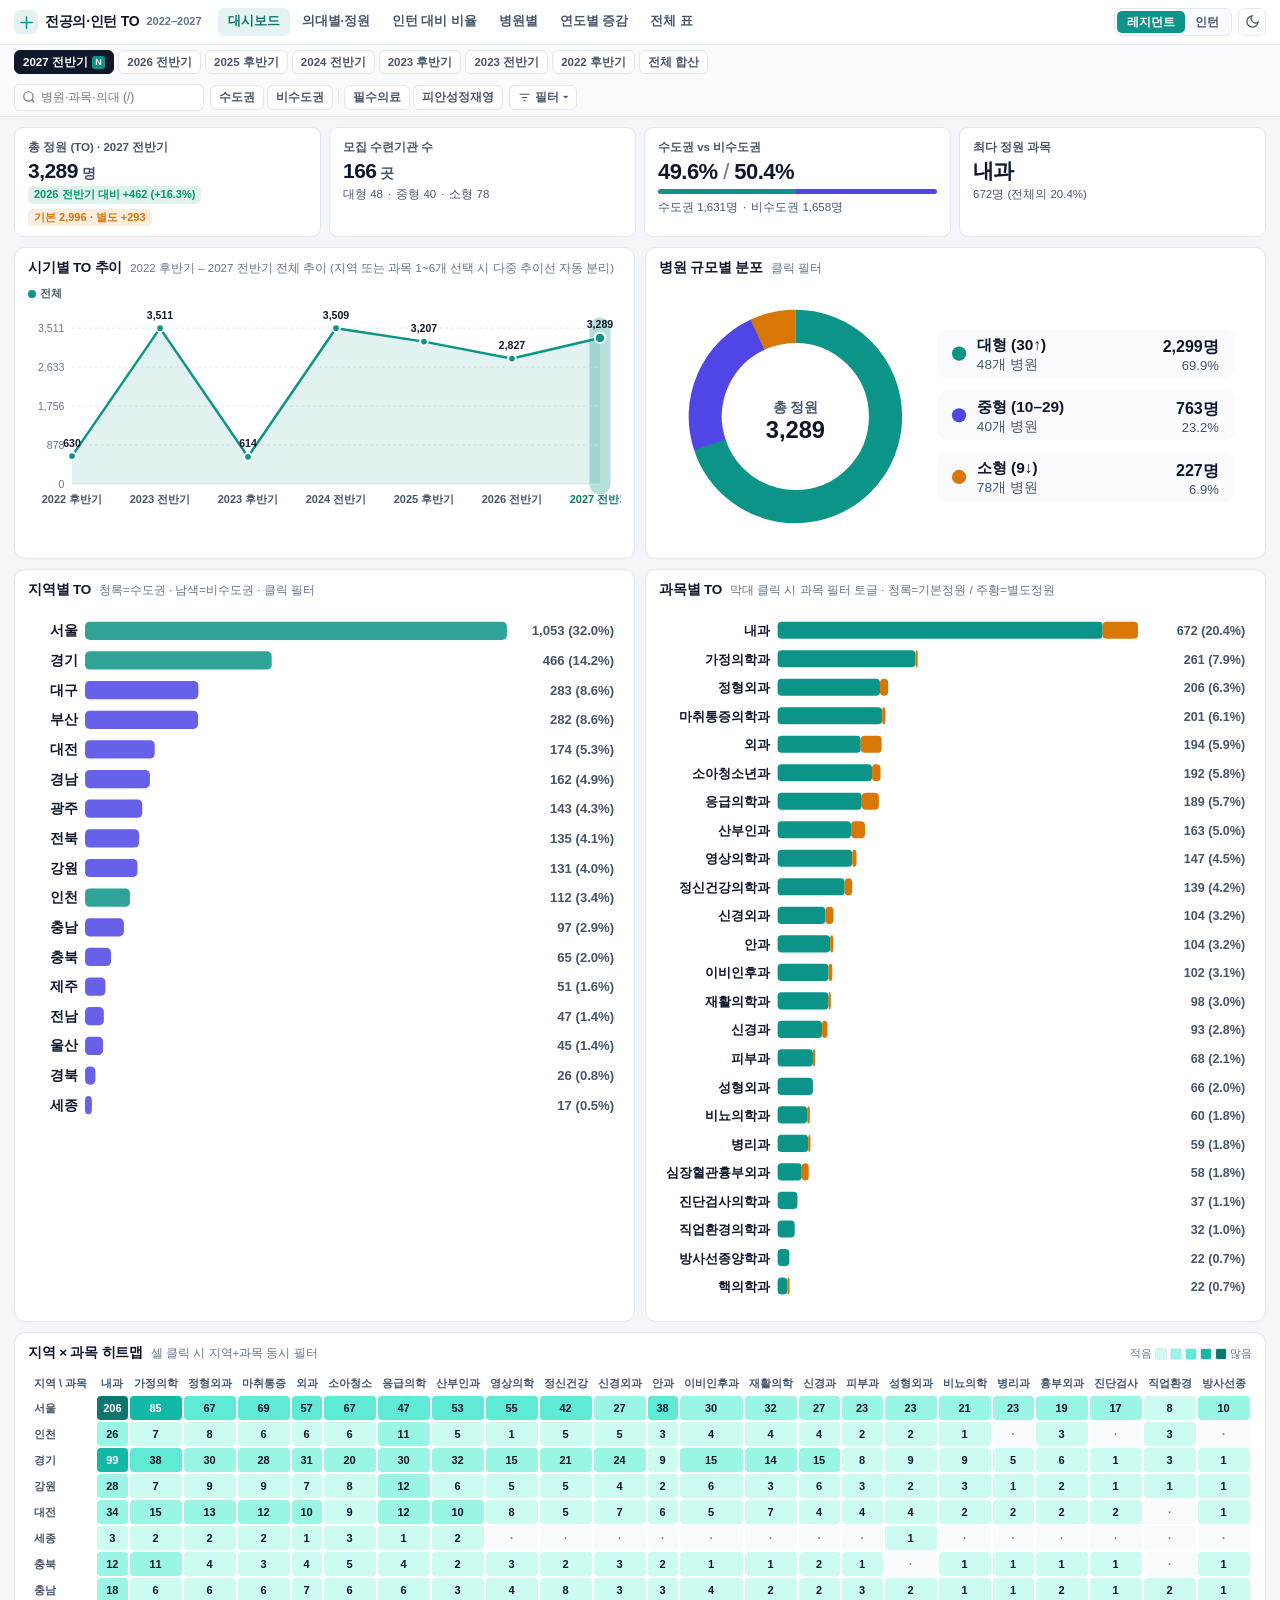
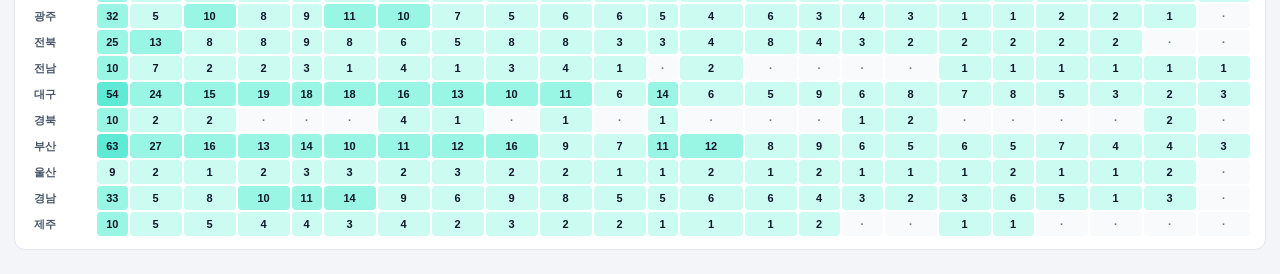
==== web/index.html @ ab185c9d "Initial commit: 전공의·인턴 TO 대시보드 (2022–2027)" ====
<!doctype html>
<html lang="ko">
<head>
  <meta charset="utf-8">
  <meta name="viewport" content="width=device-width, initial-scale=1">
  <meta name="color-scheme" content="light dark">
  <script>
    try {
      document.querySelector('meta[name="color-scheme"]').content =
        localStorage.getItem("color-scheme") ?? "light dark";
    } catch (e) {}
  </script>
  <title>전공의·인턴 TO 탐색기 (2022–2027)</title>
  <link rel="stylesheet" href="./styles.css">
</head>
<body>
  <div class="app-shell">
    <!-- Compact Unified Sticky Header -->
    <header class="topbar">
      <div class="topbar-row topbar-row--main">
        <div class="topbar-left">
          <div class="brand">
            <span class="brand-mark" aria-hidden="true">
              <svg viewBox="0 0 24 24" width="15" height="15" fill="none" stroke="currentColor" stroke-width="2.4" stroke-linecap="round" stroke-linejoin="round">
                <path d="M12 3v18M3 12h18"/>
              </svg>
            </span>
            <h1 class="brand-title">전공의·인턴 TO</h1>
            <span class="brand-range" id="dataRangeLabel">2022–2027</span>
          </div>

          <nav class="nav-tabs" role="tablist" aria-label="분석 화면">
            <button type="button" class="nav-tab is-active" role="tab" aria-selected="true" data-tab="overview">대시보드</button>
            <button type="button" class="nav-tab" role="tab" aria-selected="false" data-tab="schools">의대별·정원</button>
            <button type="button" class="nav-tab" role="tab" aria-selected="false" data-tab="ratio">인턴 대비 비율</button>
            <button type="button" class="nav-tab" role="tab" aria-selected="false" data-tab="hospitals">병원별</button>
            <button type="button" class="nav-tab" role="tab" aria-selected="false" data-tab="diff">연도별 증감</button>
            <button type="button" class="nav-tab" role="tab" aria-selected="false" data-tab="table">전체 표</button>
          </nav>
        </div>

        <div class="topbar-actions">
          <div class="segmented" role="group" aria-label="직역 구분">
            <button type="button" class="seg-btn is-active" data-type-switch="resident" aria-pressed="true">레지던트</button>
            <button type="button" class="seg-btn" data-type-switch="intern" aria-pressed="false">인턴</button>
          </div>

          <!-- Two-state Theme Toggle (modern-web-guidance: dark-mode-toggle) -->
          <button type="button" id="themeToggle" class="icon-btn theme-toggle" title="테마 전환">
            <span class="theme-opt theme-opt--to-dark">
              <svg viewBox="0 0 24 24" width="15" height="15" fill="none" stroke="currentColor" stroke-width="2" aria-hidden="true">
                <path d="M21 12.79A9 9 0 1 1 11.21 3 7 7 0 0 0 21 12.79z"/>
              </svg>
              <span class="sr-only">다크 모드로 전환</span>
            </span>
            <span class="theme-opt theme-opt--to-light">
              <svg viewBox="0 0 24 24" width="15" height="15" fill="none" stroke="currentColor" stroke-width="2" aria-hidden="true">
                <circle cx="12" cy="12" r="5"/>
                <path d="M12 1v2M12 21v2M4.22 4.22l1.42 1.42M18.36 18.36l1.42 1.42M1 12h2M21 12h2M4.22 19.78l1.42-1.42M18.36 5.64l1.42-1.42"/>
              </svg>
              <span class="sr-only">라이트 모드로 전환</span>
            </span>
          </button>
        </div>
      </div>

      <!-- Integrated Compact Control Strip: Term + Search + Presets + Filter Drawer -->
      <div class="topbar-row topbar-row--controls">
        <div class="term-pills" id="termPills" role="group" aria-label="모집 시기 선택"></div>

        <div class="controls-right">
          <div class="search-box">
            <svg class="search-icon" viewBox="0 0 24 24" width="14" height="14" fill="none" stroke="currentColor" stroke-width="2" aria-hidden="true">
              <circle cx="11" cy="11" r="8"/><path d="m21 21-4.3-4.3"/>
            </svg>
            <input type="search" id="searchInput" placeholder="병원·과목·의대 (/)" autocomplete="off" aria-label="병원명, 과목, 의대명 검색">
            <button type="button" id="searchClear" class="search-clear" hidden aria-label="검색어 지우기">×</button>
          </div>

          <div class="quick-presets" aria-label="빠른 필터">
            <button type="button" class="pill" data-region-preset="metro">수도권</button>
            <button type="button" class="pill" data-region-preset="nonmetro">비수도권</button>
            <span class="preset-sep" aria-hidden="true"></span>
            <button type="button" class="pill" data-dept-preset="essential">필수의료</button>
            <button type="button" class="pill" data-dept-preset="popular">피안성정재영</button>
          </div>

          <button type="button" id="toggleFilterDrawer" class="pill filter-drawer-btn" aria-expanded="false" aria-controls="filterDrawer">
            <svg viewBox="0 0 24 24" width="13" height="13" fill="none" stroke="currentColor" stroke-width="2.2" aria-hidden="true">
              <path d="M3 6h18M7 12h10M10 18h4"/>
            </svg>
            <span>필터</span>
            <span class="filter-badge" id="filterCountBadge" hidden>0</span>
            <span class="drawer-caret" aria-hidden="true">▾</span>
          </button>
          <button type="button" id="resetFiltersBtn" class="btn-ghost" hidden>초기화</button>
        </div>
      </div>

      <!-- Collapsible Filter Drawer (drops cleanly under header) -->
      <div class="filter-drawer" id="filterDrawer" hidden>
        <div class="filter-drawer-inner">
          <div class="drawer-row drawer-row--meta">
            <div class="filter-group">
              <span class="filter-label">규모</span>
              <div class="pill-group" id="sizePills" role="group" aria-label="병원 규모 필터">
                <button type="button" class="pill is-active" data-size="all">전체</button>
                <button type="button" class="pill" data-size="large">대형 30↑</button>
                <button type="button" class="pill" data-size="medium">중형 10–29</button>
                <button type="button" class="pill" data-size="small">소형 9↓</button>
              </div>
            </div>
            <div class="filter-toggles">
              <label class="toggle-chip"><input type="checkbox" id="hideZeroToggle" checked><span>TO 0 제외</span></label>
              <label class="toggle-chip" id="extraOnlyWrap"><input type="checkbox" id="extraOnlyToggle"><span>별도정원만</span></label>
              <label class="toggle-chip" id="newOnlyWrap"><input type="checkbox" id="newOnlyToggle"><span>2027 신규만</span></label>
            </div>
          </div>

          <div class="drawer-row">
            <div class="chip-row-head">
              <span class="filter-label">지역</span>
              <button type="button" class="preset-btn" data-region-preset="clear">해제</button>
            </div>
            <div class="chip-scroll" id="regionChips" role="group" aria-label="지역 필터"></div>
          </div>

          <div class="drawer-row" id="deptFilterRow">
            <div class="chip-row-head">
              <span class="filter-label">과목</span>
              <button type="button" class="preset-btn" data-dept-preset="clear">해제</button>
            </div>
            <div class="chip-scroll" id="deptChips" role="group" aria-label="과목 필터"></div>
          </div>
        </div>
      </div>

      <!-- Active Filter Tags (only visible when filters are active) -->
      <div class="active-bar" id="activeBar" hidden>
        <div class="active-bar-inner">
          <span class="active-bar-label">필터:</span>
          <div class="active-tags" id="activeTags"></div>
        </div>
      </div>
    </header>

    <!-- Main Dense Workspace -->
    <main class="main-wrap">
      <!-- KPI Strip (Overview / Hospitals / Table) -->
      <section class="kpi-grid" id="kpiGrid" aria-label="핵심 지표"></section>

      <!-- TAB 1: Overview Dashboard -->
      <section class="tab-panel is-active" id="panel-overview" role="tabpanel">
        <div class="chart-grid chart-grid--overview">
          <article class="card card--trend">
            <header class="card-head">
              <div class="card-head-inline">
                <h2 class="card-title">시기별 TO 추이</h2>
                <span class="card-sub" id="trendSub">지역·과목 1~6개 선택 시 다중 추이선</span>
              </div>
              <div class="card-legend" id="trendLegend"></div>
            </header>
            <div class="chart-box" id="chartTrend"></div>
          </article>

          <article class="card card--scale">
            <header class="card-head">
              <div class="card-head-inline">
                <h2 class="card-title">병원 규모별 분포</h2>
                <span class="card-sub">클릭 필터</span>
              </div>
            </header>
            <div class="chart-box" id="chartScale"></div>
          </article>

          <article class="card">
            <header class="card-head">
              <div class="card-head-inline">
                <h2 class="card-title">지역별 TO</h2>
                <span class="card-sub">청록=수도권 · 남색=비수도권 · 클릭 필터</span>
              </div>
            </header>
            <div class="chart-box" id="chartRegion"></div>
          </article>

          <article class="card" id="cardDeptChart">
            <header class="card-head">
              <div class="card-head-inline">
                <h2 class="card-title" id="deptChartTitle">과목별 TO</h2>
                <span class="card-sub" id="deptChartSub">클릭 시 과목 필터</span>
              </div>
            </header>
            <div class="chart-box" id="chartDept"></div>
          </article>

          <article class="card card--full" id="cardHeatmap">
            <header class="card-head">
              <div class="card-head-inline">
                <h2 class="card-title">지역 × 과목 히트맵</h2>
                <span class="card-sub">셀 클릭 시 지역+과목 동시 필터</span>
              </div>
              <div class="heatmap-scale" aria-hidden="true">
                <span>적음</span>
                <span class="hm-swatch hm-1"></span>
                <span class="hm-swatch hm-2"></span>
                <span class="hm-swatch hm-3"></span>
                <span class="hm-swatch hm-4"></span>
                <span class="hm-swatch hm-5"></span>
                <span>많음</span>
              </div>
            </header>
            <div class="heatmap-scroll" id="chartHeatmap"></div>
          </article>
        </div>
      </section>

      <!-- TAB 2: Medical Schools vs University Quota -->
      <section class="tab-panel" id="panel-schools" role="tabpanel" hidden>
        <div class="inline-toolbar">
          <div class="inline-toolbar-left">
            <span class="badge badge--large" id="schoolScopeBadge">2027 전반기 · 전체 레지던트</span>
            <div class="pill-group" id="schoolKindPills" role="group" aria-label="설립 유형">
              <button type="button" class="pill is-active" data-school-kind="all">전체 40개교</button>
              <button type="button" class="pill" data-school-kind="국립">국립 10</button>
              <button type="button" class="pill" data-school-kind="사립">사립 30</button>
            </div>
            <label class="select-wrap">
              <span>비교 기준</span>
              <select id="schoolFromTerm"></select>
            </label>
          </div>
          <div class="inline-toolbar-right">
            <span class="toolbar-hint">기존 의대 정원 3,058명 기준 · 상단 과목 필터 연동</span>
            <button type="button" id="exportSchoolCsvBtn" class="btn-primary btn-sm">CSV</button>
          </div>
        </div>

        <div class="kpi-grid kpi-grid--compact" id="schoolKpiGrid"></div>

        <div class="chart-grid chart-grid--2">
          <article class="card">
            <header class="card-head">
              <div class="card-head-inline">
                <h2 class="card-title" id="schoolBarTitle">의대 정원 대비 TO 비율 (%)</h2>
                <span class="card-sub">청록=사립 · 남색=국립 · 클릭 시 상세</span>
              </div>
            </header>
            <div class="chart-box" id="chartSchoolBar"></div>
          </article>

          <article class="card">
            <header class="card-head">
              <div class="card-head-inline">
                <h2 class="card-title" id="schoolScatterTitle">의대 정원 × 부속병원 TO</h2>
                <span class="card-sub">등비율선 위쪽일수록 자교 TO 여유</span>
              </div>
            </header>
            <div class="chart-box" id="chartSchoolScatter"></div>
          </article>

          <article class="card card--full table-card">
            <header class="card-head table-head-bar">
              <div class="card-head-inline">
                <h2 class="card-title" id="schoolTableTitle">40개 의과대학 정원 vs 부속·협력병원 TO</h2>
                <span class="card-sub" id="schoolTableSub">의대명 클릭 시 병원별 기여도·과목별 비율 상세</span>
              </div>
            </header>
            <div class="table-scroll" role="region" aria-labelledby="schoolTableTitle" tabindex="0">
              <table id="school-table" class="data-table">
                <caption class="sr-only">전국 40개 의과대학 정원 대비 부속·협력병원 레지던트 및 인턴 TO 비교 표</caption>
                <thead>
                  <tr>
                    <th scope="col" data-type="text"><button type="button" commandfor="school-table" command="--sort">의과대학<span class="sort-icon" aria-hidden="true"></span></button></th>
                    <th scope="col" data-type="text"><button type="button" commandfor="school-table" command="--sort">구분<span class="sort-icon" aria-hidden="true"></span></button></th>
                    <th scope="col" data-type="number" class="num-col"><button type="button" commandfor="school-table" command="--sort">의대 정원<span class="sort-icon" aria-hidden="true"></span></button></th>
                    <th scope="col" data-type="number" class="num-col"><button type="button" commandfor="school-table" command="--sort">부속 인턴<span class="sort-icon" aria-hidden="true"></span></button></th>
                    <th scope="col" data-type="number" class="num-col"><button type="button" commandfor="school-table" command="--sort">부속 과목 TO<span class="sort-icon" aria-hidden="true"></span></button></th>
                    <th scope="col" data-type="number" class="num-col" aria-sort="descending"><button type="button" commandfor="school-table" command="--sort">정원 대비<span class="sort-icon" aria-hidden="true"></span></button></th>
                    <th scope="col" data-type="number" class="num-col"><button type="button" commandfor="school-table" command="--sort">기준 대비(%p)<span class="sort-icon" aria-hidden="true"></span></button></th>
                    <th scope="col">소속 수련병원</th>
                    <th scope="col">추이 (23–27)</th>
                  </tr>
                </thead>
                <tbody id="schoolTableBody"></tbody>
              </table>
            </div>
            <div id="schoolSortStatus" class="sr-only" role="status"></div>
          </article>
        </div>
      </section>

      <!-- TAB 3: Intern-to-Specialty Ratio -->
      <section class="tab-panel" id="panel-ratio" role="tabpanel" hidden>
        <div class="inline-toolbar">
          <div class="inline-toolbar-left">
            <span class="badge badge--large" id="ratioScopeBadge">2027 전반기 · 전체 레지던트</span>
            <label class="select-wrap">
              <span>비교 기준</span>
              <select id="ratioFromTerm"></select>
            </label>
            <label class="select-wrap">
              <span>최소 인턴</span>
              <select id="ratioMinIntern">
                <option value="1">1명↑</option>
                <option value="10" selected>10명↑</option>
                <option value="20">20명↑</option>
                <option value="30">30명↑</option>
              </select>
            </label>
            <label class="toggle-chip">
              <input type="checkbox" id="ratioHideZeroDept" checked>
              <span>과목 TO 0 제외</span>
            </label>
          </div>
          <div class="inline-toolbar-right">
            <span class="toolbar-hint">비율 = 과목 TO ÷ 인턴 TO × 100 · 상단 시기·과목 연동</span>
            <button type="button" id="exportRatioCsvBtn" class="btn-primary btn-sm">CSV</button>
          </div>
        </div>

        <div class="kpi-grid kpi-grid--compact" id="ratioKpiGrid"></div>

        <div class="chart-grid chart-grid--2">
          <article class="card">
            <header class="card-head">
              <div class="card-head-inline">
                <h2 class="card-title" id="ratioBarTitle">병원별 인턴 대비 비율 TOP 20</h2>
                <span class="card-sub">막대=현재 · 점=비교 기준 · 클릭 시 상세</span>
              </div>
            </header>
            <div class="chart-box" id="chartRatioBar"></div>
          </article>

          <article class="card">
            <header class="card-head">
              <div class="card-head-inline">
                <h2 class="card-title" id="ratioScatterTitle">인턴 TO × 과목 TO 분포</h2>
                <span class="card-sub">등비율선 위쪽일수록 인턴 대비 비율 높음</span>
              </div>
            </header>
            <div class="chart-box" id="chartRatioScatter"></div>
          </article>

          <article class="card card--full table-card">
            <header class="card-head table-head-bar">
              <div class="card-head-inline">
                <h2 class="card-title" id="ratioTableTitle">병원별 인턴 대비 과목 비율 & 연도별 변화</h2>
                <span class="card-sub" id="ratioTableSub">총 0개 기관</span>
              </div>
            </header>
            <div class="table-scroll" role="region" aria-labelledby="ratioTableTitle" tabindex="0">
              <table id="ratio-table" class="data-table">
                <caption class="sr-only">병원별 인턴 TO 대비 특정 과목 비율 및 연도별 변화율 표</caption>
                <thead>
                  <tr>
                    <th scope="col" data-type="text"><button type="button" commandfor="ratio-table" command="--sort">지역<span class="sort-icon" aria-hidden="true"></span></button></th>
                    <th scope="col" data-type="text"><button type="button" commandfor="ratio-table" command="--sort">병원명<span class="sort-icon" aria-hidden="true"></span></button></th>
                    <th scope="col" data-type="number" class="num-col"><button type="button" commandfor="ratio-table" command="--sort">인턴 TO<span class="sort-icon" aria-hidden="true"></span></button></th>
                    <th scope="col" data-type="number" class="num-col"><button type="button" commandfor="ratio-table" command="--sort">과목 TO<span class="sort-icon" aria-hidden="true"></span></button></th>
                    <th scope="col" data-type="number" class="num-col" aria-sort="descending"><button type="button" commandfor="ratio-table" command="--sort">현재 비율<span class="sort-icon" aria-hidden="true"></span></button></th>
                    <th scope="col" data-type="number" class="num-col"><button type="button" commandfor="ratio-table" command="--sort">기준 비율<span class="sort-icon" aria-hidden="true"></span></button></th>
                    <th scope="col" data-type="number" class="num-col"><button type="button" commandfor="ratio-table" command="--sort">변화폭(%p)<span class="sort-icon" aria-hidden="true"></span></button></th>
                    <th scope="col" data-type="number" class="num-col"><button type="button" commandfor="ratio-table" command="--sort">변화율(%)<span class="sort-icon" aria-hidden="true"></span></button></th>
                    <th scope="col">추이 (23–27)</th>
                  </tr>
                </thead>
                <tbody id="ratioTableBody"></tbody>
              </table>
            </div>
            <div id="ratioSortStatus" class="sr-only" role="status"></div>
          </article>
        </div>
      </section>

      <!-- TAB 4: Hospital Explorer -->
      <section class="tab-panel" id="panel-hospitals" role="tabpanel" hidden>
        <div class="inline-toolbar">
          <div class="inline-toolbar-left">
            <h2 class="section-heading" id="hospitalCountHeading">병원 순위</h2>
            <span class="toolbar-hint">클릭 시 추이·상세 · 체크박스로 최대 4개 비교</span>
          </div>
          <div class="inline-toolbar-right">
            <label class="select-wrap">
              <span>정렬</span>
              <select id="hospitalSort">
                <option value="to_desc">TO 많은 순</option>
                <option value="to_asc">TO 적은 순</option>
                <option value="delta_desc">전반기 대비 증가 순</option>
                <option value="depts_desc">개설 과목 많은 순</option>
                <option value="name_asc">병원명 가나다 순</option>
              </select>
            </label>
            <button type="button" id="openCompareBtn" class="btn-primary btn-sm" disabled>비교 (<span id="compareCount">0</span>/4)</button>
          </div>
        </div>
        <div class="hospital-grid" id="hospitalGrid"></div>
      </section>

      <!-- TAB 5: YoY Diff & 2027 Analysis -->
      <section class="tab-panel" id="panel-diff" role="tabpanel" hidden>
        <div class="inline-toolbar">
          <div class="inline-toolbar-left">
            <label class="select-wrap"><span>기준</span><select id="diffFrom"></select></label>
            <span class="diff-arrow" aria-hidden="true">→</span>
            <label class="select-wrap"><span>비교</span><select id="diffTo"></select></label>
          </div>
          <div class="inline-toolbar-right">
            <span class="toolbar-hint">2027 PDF는 가톨릭·고려대 산하 병원이 개별 분리 공시</span>
          </div>
        </div>

        <div class="kpi-grid kpi-grid--compact" id="diffKpiGrid"></div>

        <div class="chart-grid chart-grid--2">
          <article class="card">
            <header class="card-head">
              <div class="card-head-inline">
                <h2 class="card-title">지역별 증감</h2>
                <span class="card-sub">순증감 (명)</span>
              </div>
            </header>
            <div class="chart-box" id="chartDiffRegion"></div>
          </article>

          <article class="card" id="cardDiffDept">
            <header class="card-head">
              <div class="card-head-inline">
                <h2 class="card-title">과목별 증감</h2>
                <span class="card-sub">순증감 (명)</span>
              </div>
            </header>
            <div class="chart-box" id="chartDiffDept"></div>
          </article>

          <article class="card card--full">
            <header class="card-head">
              <div class="card-head-inline">
                <h2 class="card-title">2027 정원 특이사항</h2>
                <span class="card-sub">별도정원(b) · 감원(c) · 2027년 신규</span>
              </div>
            </header>
            <div class="special-2027-grid" id="special2027Grid"></div>
          </article>
        </div>
      </section>

      <!-- TAB 6: Full Sortable Data Table -->
      <section class="tab-panel" id="panel-table" role="tabpanel" hidden>
        <div class="card table-card">
          <header class="card-head table-head-bar">
            <div class="card-head-inline">
              <h2 class="card-title" id="tableCaptionTitle">전체 데이터 표</h2>
              <span class="card-sub" id="tableCountSub">총 0건</span>
            </div>
            <div class="table-actions">
              <button type="button" id="exportCsvBtn" class="btn-primary btn-sm">CSV 내려받기</button>
            </div>
          </header>

          <div class="table-scroll" role="region" aria-labelledby="tableCaptionTitle" tabindex="0">
            <table id="data-table" class="data-table">
              <caption class="sr-only">필터링된 전공의·인턴 정원(TO) 데이터 표</caption>
              <thead>
                <tr>
                  <th scope="col" data-type="text"><button type="button" commandfor="data-table" command="--sort">시기<span class="sort-icon" aria-hidden="true"></span></button></th>
                  <th scope="col" data-type="text"><button type="button" commandfor="data-table" command="--sort">지역<span class="sort-icon" aria-hidden="true"></span></button></th>
                  <th scope="col" data-type="text"><button type="button" commandfor="data-table" command="--sort">병원명<span class="sort-icon" aria-hidden="true"></span></button></th>
                  <th scope="col" data-type="text" class="col-dept"><button type="button" commandfor="data-table" command="--sort">과목<span class="sort-icon" aria-hidden="true"></span></button></th>
                  <th scope="col" data-type="number" class="num-col" aria-sort="descending"><button type="button" commandfor="data-table" command="--sort">최종 TO<span class="sort-icon" aria-hidden="true"></span></button></th>
                  <th scope="col" data-type="number" class="num-col col-breakdown"><button type="button" commandfor="data-table" command="--sort">기본<span class="sort-icon" aria-hidden="true"></span></button></th>
                  <th scope="col" data-type="number" class="num-col col-breakdown"><button type="button" commandfor="data-table" command="--sort">별도<span class="sort-icon" aria-hidden="true"></span></button></th>
                  <th scope="col" data-type="number" class="num-col col-breakdown"><button type="button" commandfor="data-table" command="--sort">감원<span class="sort-icon" aria-hidden="true"></span></button></th>
                  <th scope="col" data-type="text"><button type="button" commandfor="data-table" command="--sort">비고<span class="sort-icon" aria-hidden="true"></span></button></th>
                </tr>
              </thead>
              <tbody id="dataTableBody"></tbody>
            </table>
          </div>
          <div class="table-footer" id="tableFooter"></div>
          <div id="tableSortStatus" class="sr-only" role="status"></div>
        </div>
      </section>
    </main>
  </div>

  <!-- Shared Floating Tooltip -->
  <div id="chartTooltip" class="chart-tooltip" hidden role="tooltip"></div>

  <!-- Medical School Detail Modal -->
  <dialog id="schoolDialog" class="modal-dialog modal-dialog--wide" closedby="any" aria-labelledby="schoolDialogTitle">
    <div class="modal-shell">
      <header class="modal-head">
        <div>
          <div class="modal-badges" id="schoolDialogBadges"></div>
          <h2 id="schoolDialogTitle" class="modal-title">의과대학 상세</h2>
        </div>
        <form method="dialog"><button type="submit" class="modal-close" aria-label="닫기">×</button></form>
      </header>
      <div class="modal-body" id="schoolDialogBody"></div>
    </div>
  </dialog>

  <!-- Hospital Detail Modal -->
  <dialog id="hospitalDialog" class="modal-dialog" closedby="any" aria-labelledby="hospitalDialogTitle">
    <div class="modal-shell">
      <header class="modal-head">
        <div>
          <div class="modal-badges" id="hospitalDialogBadges"></div>
          <h2 id="hospitalDialogTitle" class="modal-title">병원 상세</h2>
        </div>
        <form method="dialog"><button type="submit" class="modal-close" aria-label="닫기">×</button></form>
      </header>
      <div class="modal-body" id="hospitalDialogBody"></div>
    </div>
  </dialog>

  <!-- Hospital Compare Modal -->
  <dialog id="compareDialog" class="modal-dialog modal-dialog--wide" closedby="any" aria-labelledby="compareDialogTitle">
    <div class="modal-shell">
      <header class="modal-head">
        <div>
          <h2 id="compareDialogTitle" class="modal-title">병원 TO 비교</h2>
          <p class="card-sub" id="compareDialogSub"></p>
        </div>
        <form method="dialog"><button type="submit" class="modal-close" aria-label="닫기">×</button></form>
      </header>
      <div class="modal-body" id="compareDialogBody"></div>
    </div>
  </dialog>

  <script src="./data.js"></script>
  <script src="./app.js"></script>
</body>
</html>
---- web/styles.css ----
/* ==========================================================================
   전공의·인턴 TO 탐색기 — High-Density Clinical Analytics Workbench
   ========================================================================== */

:root {
  color-scheme: light dark;

  &:has(> head > meta[name="color-scheme"][content="dark"]) {
    color-scheme: dark;
  }
  &:has(> head > meta[name="color-scheme"][content="light"]) {
    color-scheme: light;
  }

  --bg: light-dark(#f3f5f8, #0b0f14);
  --surface: light-dark(#ffffff, #121821);
  --surface-subtle: light-dark(#f8fafc, #171f2b);
  --surface-hover: light-dark(#eef2f6, #1d2736);
  --border: light-dark(#e2e8f0, #232e3f);
  --border-strong: light-dark(#cbd5e1, #34445b);

  --ink: light-dark(#0f172a, #f1f5f9);
  --ink-2: light-dark(#475569, #94a3b8);
  --ink-3: light-dark(#64748b, #64748b);

  --accent: light-dark(#0d9488, #2dd4bf);
  --accent-strong: light-dark(#0f766e, #5eead4);
  --accent-soft: light-dark(rgba(13, 148, 136, 0.11), rgba(45, 212, 191, 0.14));
  --accent-ink: light-dark(#ffffff, #042f2e);

  --indigo: light-dark(#4f46e5, #818cf8);
  --indigo-soft: light-dark(rgba(79, 70, 229, 0.10), rgba(129, 140, 248, 0.15));

  --amber: light-dark(#d97706, #fbbf24);
  --amber-soft: light-dark(rgba(217, 119, 6, 0.12), rgba(251, 191, 36, 0.15));

  --rose: light-dark(#e11d48, #fb7185);
  --rose-soft: light-dark(rgba(225, 29, 72, 0.11), rgba(251, 113, 133, 0.15));

  --emerald: light-dark(#059669, #34d399);
  --emerald-soft: light-dark(rgba(5, 150, 105, 0.12), rgba(52, 211, 153, 0.16));

  --hm-0: light-dark(#f8fafc, #151c26);
  --hm-1: light-dark(#ccfbf1, #133836);
  --hm-2: light-dark(#99f6e4, #145652);
  --hm-3: light-dark(#5eead4, #147a73);
  --hm-4: light-dark(#14b8a6, #0ea59a);
  --hm-5: light-dark(#0f766e, #2dd4bf);
  --hm-5-ink: light-dark(#ffffff, #042f2e);

  --r-sm: 6px;
  --r-md: 9px;
  --r-lg: 11px;
  --shadow-sm: light-dark(0 1px 2px rgba(15, 23, 42, 0.04), 0 1px 2px rgba(0, 0, 0, 0.3));
  --shadow-md: light-dark(0 6px 18px rgba(15, 23, 42, 0.08), 0 8px 24px rgba(0, 0, 0, 0.45));
  --shadow-lg: light-dark(0 18px 44px rgba(15, 23, 42, 0.18), 0 22px 54px rgba(0, 0, 0, 0.65));

  --font-sans: "Pretendard Variable", "Pretendard", -apple-system, BlinkMacSystemFont, "Apple SD Gothic Neo", "Noto Sans KR", "Segoe UI", sans-serif;
  --font-mono: ui-monospace, SFMono-Regular, Menlo, Monaco, Consolas, monospace;
}

*, *::before, *::after { box-sizing: border-box; }
[hidden] { display: none !important; }

html, body {
  margin: 0;
  padding: 0;
  background: var(--bg);
  color: var(--ink);
  font-family: var(--font-sans);
  font-size: 13px;
  line-height: 1.4;
  -webkit-font-smoothing: antialiased;
}

button, input, select { font: inherit; color: inherit; }
button { cursor: pointer; }
button:focus-visible, input:focus-visible, select:focus-visible, [tabindex="0"]:focus-visible {
  outline: 2px solid var(--accent);
  outline-offset: 1px;
}

.sr-only {
  position: absolute;
  width: 1px;
  height: 1px;
  padding: 0;
  margin: -1px;
  overflow: hidden;
  clip-path: inset(50%);
  white-space: nowrap;
  border: 0;
}

.num, .num-col, .kpi-val, .delta-pill, .hosp-to-num {
  font-variant-numeric: tabular-nums;
}

/* Theme toggle icons (CSS-only) */
.theme-opt { display: none; align-items: center; justify-content: center; }
.theme-opt--to-dark { display: inline-flex; }
.theme-opt--to-light { display: none; }
@media (prefers-color-scheme: dark) {
  :root:not(:has(> head > meta[name="color-scheme"][content="light"])) .theme-opt--to-dark { display: none; }
  :root:not(:has(> head > meta[name="color-scheme"][content="light"])) .theme-opt--to-light { display: inline-flex; }
}
:root:has(> head > meta[name="color-scheme"][content="dark"]) .theme-opt--to-dark { display: none; }
:root:has(> head > meta[name="color-scheme"][content="dark"]) .theme-opt--to-light { display: inline-flex; }

/* ==========================================================================
   Compact Unified Sticky Header
   ========================================================================== */
.app-shell {
  min-height: 100dvh;
  display: flex;
  flex-direction: column;
}

.topbar {
  position: sticky;
  top: 0;
  z-index: 40;
  background: color-mix(in srgb, var(--surface) 92%, transparent);
  backdrop-filter: blur(12px);
  border-bottom: 1px solid var(--border);
}

.topbar-row,
.filter-drawer-inner,
.active-bar-inner,
.main-wrap {
  max-width: 1560px;
  margin: 0 auto;
  padding-inline: 14px;
}

.topbar-row--main {
  display: flex;
  align-items: center;
  justify-content: space-between;
  gap: 12px;
  min-height: 44px;
  padding-block: 5px;
}

.topbar-left {
  display: flex;
  align-items: center;
  gap: 16px;
  min-width: 0;
  overflow-x: auto;
}

.brand {
  display: flex;
  align-items: center;
  gap: 7px;
  flex-shrink: 0;
}

.brand-mark {
  width: 24px;
  height: 24px;
  border-radius: 6px;
  background: var(--accent-soft);
  color: var(--accent);
  display: grid;
  place-items: center;
}

.brand-title {
  margin: 0;
  font-size: 14px;
  font-weight: 800;
  letter-spacing: -0.02em;
  white-space: nowrap;
}

.brand-range {
  font-size: 11px;
  color: var(--ink-3);
  font-weight: 600;
  white-space: nowrap;
  display: none;
}

@media (min-width: 1200px) {
  .brand-range { display: inline; }
}

.nav-tabs {
  display: flex;
  align-items: center;
  gap: 2px;
}

.nav-tab {
  border: 0;
  background: transparent;
  padding: 5px 10px;
  border-radius: 6px;
  font-size: 12.5px;
  font-weight: 650;
  color: var(--ink-2);
  white-space: nowrap;
  transition: background 0.12s, color 0.12s;
}

.nav-tab:hover { background: var(--surface-hover); color: var(--ink); }
.nav-tab.is-active {
  background: var(--accent-soft);
  color: var(--accent-strong);
}

.topbar-actions {
  display: flex;
  align-items: center;
  gap: 6px;
  flex-shrink: 0;
}

.segmented {
  display: inline-flex;
  padding: 2px;
  border-radius: 7px;
  background: var(--surface-subtle);
  border: 1px solid var(--border);
}

.seg-btn {
  border: 0;
  background: transparent;
  padding: 3px 10px;
  border-radius: 5px;
  font-size: 12px;
  font-weight: 650;
  color: var(--ink-2);
}

.seg-btn:hover { color: var(--ink); }
.seg-btn.is-active {
  background: var(--accent);
  color: var(--accent-ink);
}

.icon-btn {
  width: 28px;
  height: 28px;
  border-radius: 7px;
  border: 1px solid var(--border);
  background: var(--surface);
  color: var(--ink-2);
  display: inline-flex;
  align-items: center;
  justify-content: center;
}
.icon-btn:hover { background: var(--surface-hover); color: var(--ink); }

/* Second slim strip: Term pills + Search + Quick Presets + Filter Drawer */
.topbar-row--controls {
  display: flex;
  align-items: center;
  justify-content: space-between;
  gap: 10px;
  flex-wrap: wrap;
  padding-block: 5px;
  border-top: 1px solid var(--border);
  background: var(--surface-subtle);
}

.term-pills {
  display: flex;
  align-items: center;
  gap: 4px;
  overflow-x: auto;
}

.term-pill {
  border: 1px solid var(--border);
  background: var(--surface);
  color: var(--ink-2);
  padding: 3px 8px;
  border-radius: 6px;
  font-size: 11.5px;
  font-weight: 650;
  white-space: nowrap;
}
.term-pill:hover { border-color: var(--accent); color: var(--ink); }
.term-pill.is-active {
  background: var(--ink);
  color: var(--surface);
  border-color: var(--ink);
}
.term-pill--latest::after {
  content: "N";
  display: inline-block;
  margin-left: 4px;
  padding: 0 3.5px;
  font-size: 9px;
  font-weight: 800;
  border-radius: 3px;
  background: var(--accent);
  color: var(--accent-ink);
  vertical-align: 1px;
}

.controls-right {
  display: flex;
  align-items: center;
  gap: 6px;
  flex-wrap: wrap;
}

.search-box {
  position: relative;
  width: 190px;
}

.search-icon {
  position: absolute;
  left: 8px;
  top: 50%;
  transform: translateY(-50%);
  color: var(--ink-3);
  pointer-events: none;
}

.search-box input {
  width: 100%;
  padding: 4px 24px 4px 26px;
  border-radius: 6px;
  border: 1px solid var(--border);
  background: var(--surface);
  font-size: 12px;
}
.search-box input:focus { border-color: var(--accent); }

.search-clear {
  position: absolute;
  right: 5px;
  top: 50%;
  transform: translateY(-50%);
  width: 16px;
  height: 16px;
  border: 0;
  border-radius: 50%;
  background: var(--surface-hover);
  color: var(--ink-2);
  font-size: 12px;
  line-height: 1;
  display: grid;
  place-items: center;
}

.quick-presets {
  display: flex;
  align-items: center;
  gap: 3px;
}

.preset-sep {
  width: 1px;
  height: 14px;
  background: var(--border);
  margin-inline: 2px;
}

.pill-group { display: inline-flex; gap: 3px; flex-wrap: wrap; }

.pill {
  border: 1px solid var(--border);
  background: var(--surface);
  color: var(--ink-2);
  padding: 3px 8px;
  border-radius: 6px;
  font-size: 11.5px;
  font-weight: 650;
  white-space: nowrap;
}
.pill:hover { border-color: var(--border-strong); color: var(--ink); }
.pill.is-active {
  background: var(--accent-soft);
  border-color: var(--accent);
  color: var(--accent-strong);
}

.filter-drawer-btn {
  display: inline-flex;
  align-items: center;
  gap: 4px;
}
.filter-drawer-btn[aria-expanded="true"] {
  background: var(--accent-soft);
  border-color: var(--accent);
  color: var(--accent-strong);
}
.filter-drawer-btn[aria-expanded="true"] .drawer-caret { transform: rotate(180deg); }
.drawer-caret { display: inline-block; font-size: 10px; transition: transform 0.12s; }

.filter-badge {
  display: inline-grid;
  place-items: center;
  min-width: 15px;
  height: 15px;
  padding: 0 4px;
  border-radius: 999px;
  background: var(--accent);
  color: var(--accent-ink);
  font-size: 10px;
  font-weight: 800;
}

.btn-ghost {
  border: 1px solid var(--border);
  background: transparent;
  color: var(--rose);
  padding: 3px 8px;
  border-radius: 6px;
  font-size: 11.5px;
  font-weight: 650;
}
.btn-ghost:hover { background: var(--rose-soft); border-color: var(--rose); }

.btn-primary {
  display: inline-flex;
  align-items: center;
  gap: 5px;
  border: 0;
  background: var(--accent);
  color: var(--accent-ink);
  padding: 5px 11px;
  border-radius: 7px;
  font-size: 12px;
  font-weight: 700;
}
.btn-primary:hover:not(:disabled) { opacity: 0.92; }
.btn-primary:disabled { opacity: 0.4; cursor: not-allowed; }
.btn-sm { padding: 4px 10px; font-size: 11.5px; }

/* Collapsible Filter Drawer */
.filter-drawer {
  border-top: 1px solid var(--border);
  background: var(--surface);
  box-shadow: var(--shadow-md);
}
.filter-drawer-inner {
  padding-block: 9px;
  display: flex;
  flex-direction: column;
  gap: 7px;
}
.drawer-row {
  display: flex;
  align-items: flex-start;
  gap: 10px;
}
.drawer-row--meta {
  align-items: center;
  justify-content: space-between;
  flex-wrap: wrap;
}
.filter-group { display: flex; align-items: center; gap: 6px; flex-wrap: wrap; }
.filter-toggles { display: flex; align-items: center; gap: 6px; flex-wrap: wrap; }
.filter-label { font-size: 11.5px; font-weight: 750; color: var(--ink-2); min-width: 28px; }

.chip-row-head {
  display: flex;
  align-items: center;
  gap: 5px;
  flex-shrink: 0;
  padding-top: 2px;
}
.preset-btn {
  border: 1px solid var(--border);
  background: var(--surface-subtle);
  color: var(--ink-2);
  padding: 1px 6px;
  border-radius: 4px;
  font-size: 10.5px;
  font-weight: 650;
}
.preset-btn:hover { border-color: var(--accent); color: var(--accent-strong); }

.chip-scroll {
  display: flex;
  flex-wrap: wrap;
  gap: 4px;
}
.chip {
  border: 1px solid var(--border);
  background: var(--surface);
  color: var(--ink-2);
  padding: 2px 7px;
  border-radius: 5px;
  font-size: 11.5px;
  font-weight: 600;
}
.chip:hover { border-color: var(--accent); color: var(--ink); }
.chip.is-active {
  background: var(--accent);
  border-color: var(--accent);
  color: var(--accent-ink);
}

.toggle-chip {
  display: inline-flex;
  align-items: center;
  gap: 4px;
  padding: 3px 8px;
  border-radius: 6px;
  border: 1px solid var(--border);
  background: var(--surface);
  font-size: 11.5px;
  font-weight: 600;
  color: var(--ink-2);
  cursor: pointer;
  user-select: none;
}
.toggle-chip input { accent-color: var(--accent); margin: 0; }
.toggle-chip:has(input:checked) {
  border-color: var(--accent);
  background: var(--accent-soft);
  color: var(--accent-strong);
}

/* Active Filter Bar */
.active-bar {
  border-top: 1px solid var(--border);
  background: var(--surface);
}
.active-bar-inner {
  padding-block: 4px;
  display: flex;
  align-items: center;
  gap: 6px;
  flex-wrap: wrap;
  font-size: 11.5px;
}
.active-bar-label { color: var(--ink-3); font-weight: 700; }
.active-tags { display: flex; flex-wrap: wrap; gap: 4px; }
.active-tag {
  display: inline-flex;
  align-items: center;
  gap: 3px;
  padding: 1px 7px;
  border-radius: 5px;
  background: var(--accent-soft);
  color: var(--accent-strong);
  font-weight: 650;
}
.active-tag-remove {
  border: 0;
  background: transparent;
  color: inherit;
  font-size: 12px;
  line-height: 1;
  padding: 0 0 0 2px;
  opacity: 0.7;
}
.active-tag-remove:hover { opacity: 1; }

/* ==========================================================================
   Main Dense Workspace
   ========================================================================== */
.main-wrap {
  flex: 1;
  width: 100%;
  padding-block: 10px 24px;
  display: flex;
  flex-direction: column;
  gap: 10px;
}

/* Inline Toolbar (no bloated box!) */
.inline-toolbar {
  display: flex;
  align-items: center;
  justify-content: space-between;
  gap: 10px;
  flex-wrap: wrap;
  padding-block: 2px;
}
.inline-toolbar-left,
.inline-toolbar-right {
  display: flex;
  align-items: center;
  gap: 8px;
  flex-wrap: wrap;
}
.toolbar-hint {
  font-size: 11.5px;
  color: var(--ink-3);
}
.section-heading { margin: 0; font-size: 14.5px; font-weight: 750; }
.select-wrap {
  display: inline-flex;
  align-items: center;
  gap: 5px;
  font-size: 11.5px;
  font-weight: 650;
  color: var(--ink-2);
}
.select-wrap select {
  padding: 3px 7px;
  border-radius: 6px;
  border: 1px solid var(--border);
  background: var(--surface);
  color: var(--ink);
  font-size: 12px;
  font-weight: 600;
}
.diff-arrow { font-weight: 800; color: var(--accent); font-size: 13px; }

/* ==========================================================================
   Compact KPI Strip
   ========================================================================== */
.kpi-grid,
.kpi-grid--compact {
  display: grid;
  grid-template-columns: repeat(4, minmax(0, 1fr));
  gap: 8px;
}

.kpi-card {
  background: var(--surface);
  border: 1px solid var(--border);
  border-radius: var(--r-md);
  padding: 10px 13px;
  box-shadow: var(--shadow-sm);
  display: flex;
  flex-direction: column;
  gap: 3px;
}

.kpi-label {
  font-size: 11.5px;
  font-weight: 650;
  color: var(--ink-2);
}

.kpi-val {
  font-size: 21px;
  font-weight: 800;
  letter-spacing: -0.025em;
  line-height: 1.15;
}

.kpi-meta {
  font-size: 11.5px;
  color: var(--ink-2);
  display: flex;
  align-items: center;
  gap: 5px;
  flex-wrap: wrap;
}

.delta-pill {
  display: inline-flex;
  align-items: center;
  padding: 1px 6px;
  border-radius: 5px;
  font-size: 11px;
  font-weight: 700;
}
.delta-pill--up { background: var(--emerald-soft); color: var(--emerald); }
.delta-pill--down { background: var(--rose-soft); color: var(--rose); }
.delta-pill--flat { background: var(--surface-subtle); color: var(--ink-2); }
.delta-pill--amber { background: var(--amber-soft); color: var(--amber); }

.split-bar {
  width: 100%;
  height: 5px;
  border-radius: 999px;
  overflow: hidden;
  background: var(--surface-subtle);
  display: flex;
  margin-block: 2px;
}
.split-bar-a { background: var(--accent); }
.split-bar-b { background: var(--indigo); }

/* ==========================================================================
   Tight Analytical Cards & Grid
   ========================================================================== */
.tab-panel {
  display: flex;
  flex-direction: column;
  gap: 10px;
}

.chart-grid {
  display: grid;
  gap: 10px;
}
.chart-grid--2 {
  grid-template-columns: repeat(2, minmax(0, 1fr));
}
.chart-grid--overview {
  grid-template-columns: repeat(2, minmax(0, 1fr));
}

.card {
  background: var(--surface);
  border: 1px solid var(--border);
  border-radius: var(--r-lg);
  padding: 11px 13px;
  box-shadow: var(--shadow-sm);
  display: flex;
  flex-direction: column;
  gap: 8px;
  min-width: 0;
}
.card--full { grid-column: 1 / -1; }

.card-head {
  display: flex;
  align-items: center;
  justify-content: space-between;
  gap: 8px;
  flex-wrap: wrap;
}

.card-head-inline {
  display: flex;
  align-items: baseline;
  gap: 8px;
  flex-wrap: wrap;
}

.card-title {
  margin: 0;
  font-size: 13.5px;
  font-weight: 750;
  letter-spacing: -0.015em;
}

.card-sub {
  margin: 0;
  font-size: 11.5px;
  color: var(--ink-3);
}

.card-legend {
  display: flex;
  align-items: center;
  gap: 8px;
  flex-wrap: wrap;
  font-size: 11px;
  color: var(--ink-2);
}
.legend-item { display: inline-flex; align-items: center; gap: 4px; font-weight: 600; }
.legend-dot { width: 8px; height: 8px; border-radius: 50%; flex-shrink: 0; }

.chart-box { width: 100%; position: relative; }
.chart-box svg { width: 100%; height: auto; display: block; }
.empty-state { padding: 28px 12px; text-align: center; color: var(--ink-2); font-size: 12.5px; }

.svg-bar-row { cursor: pointer; }
.svg-bar-row:hover .svg-bar-bg { fill: var(--surface-hover); }
.svg-bar-row:hover .svg-bar-fill { filter: brightness(1.08); }

/* Heatmap */
.heatmap-scale { display: inline-flex; align-items: center; gap: 3px; font-size: 11px; color: var(--ink-3); }
.hm-swatch { width: 12px; height: 12px; border-radius: 2px; border: 1px solid var(--border); }
.hm-1 { background: var(--hm-1); }
.hm-2 { background: var(--hm-2); }
.hm-3 { background: var(--hm-3); }
.hm-4 { background: var(--hm-4); }
.hm-5 { background: var(--hm-5); }

.heatmap-scroll { overflow-x: auto; }
.heatmap-table { border-collapse: separate; border-spacing: 2px; width: 100%; min-width: 720px; font-size: 11px; }
.heatmap-table th { font-weight: 700; color: var(--ink-2); padding: 3px 4px; text-align: center; white-space: nowrap; }
.heatmap-table th.hm-row-hdr { text-align: left; position: sticky; left: 0; background: var(--surface); z-index: 2; padding-right: 8px; }
.heatmap-table td { padding: 0; text-align: center; }

.hm-cell {
  width: 100%;
  min-width: 30px;
  height: 24px;
  border: 0;
  border-radius: 4px;
  font-size: 11px;
  font-weight: 650;
  font-variant-numeric: tabular-nums;
  background: var(--hm-0);
  color: var(--ink-3);
}
.hm-cell:hover { outline: 2px solid var(--ink); z-index: 3; position: relative; }
.hm-cell.lvl-1 { background: var(--hm-1); color: var(--ink); }
.hm-cell.lvl-2 { background: var(--hm-2); color: var(--ink); }
.hm-cell.lvl-3 { background: var(--hm-3); color: var(--ink); }
.hm-cell.lvl-4 { background: var(--hm-4); color: #ffffff; }
.hm-cell.lvl-5 { background: var(--hm-5); color: var(--hm-5-ink); }
.hm-cell.is-selected { outline: 2px solid var(--rose); }

/* ==========================================================================
   Hospital Explorer Grid (Dense Cards)
   ========================================================================== */
.hospital-grid {
  display: grid;
  grid-template-columns: repeat(auto-fill, minmax(280px, 1fr));
  gap: 8px;
}

.hosp-card {
  background: var(--surface);
  border: 1px solid var(--border);
  border-radius: var(--r-md);
  padding: 10px 12px;
  box-shadow: var(--shadow-sm);
  display: flex;
  flex-direction: column;
  gap: 7px;
  transition: border-color 0.12s;
}
.hosp-card:hover { border-color: var(--accent); }

.hosp-card-top { display: flex; align-items: flex-start; justify-content: space-between; gap: 8px; }
.hosp-rank-name { display: flex; align-items: flex-start; gap: 7px; min-width: 0; }
.hosp-rank { font-size: 11px; font-weight: 800; color: var(--ink-3); min-width: 20px; padding-top: 2px; font-variant-numeric: tabular-nums; }
.hosp-name-btn { border: 0; background: transparent; padding: 0; text-align: left; font-size: 13.5px; font-weight: 750; color: var(--ink); line-height: 1.25; }
.hosp-name-btn:hover { color: var(--accent-strong); text-decoration: underline; }
.hosp-badges { display: flex; align-items: center; gap: 4px; flex-wrap: wrap; margin-top: 3px; }

.badge {
  display: inline-flex;
  align-items: center;
  padding: 1px 6px;
  border-radius: 5px;
  font-size: 10.5px;
  font-weight: 700;
  background: var(--surface-subtle);
  color: var(--ink-2);
  border: 1px solid var(--border);
}
.badge--large { background: var(--accent-soft); color: var(--accent-strong); border-color: transparent; }
.badge--medium { background: var(--indigo-soft); color: var(--indigo); border-color: transparent; }
.badge--small { background: var(--surface-subtle); color: var(--ink-2); }
.badge--amber { background: var(--amber-soft); color: var(--amber); border-color: transparent; }
.badge--rose { background: var(--rose-soft); color: var(--rose); border-color: transparent; }

.hosp-to-col { text-align: right; flex-shrink: 0; }
.hosp-to-num { font-size: 18px; font-weight: 800; letter-spacing: -0.02em; line-height: 1.1; }
.hosp-to-unit { font-size: 11px; font-weight: 600; color: var(--ink-2); margin-left: 1px; }

.hosp-depts-preview { display: flex; flex-wrap: wrap; gap: 3px; }
.dept-mini { font-size: 11px; padding: 1px 5px; border-radius: 4px; background: var(--surface-subtle); color: var(--ink-2); font-variant-numeric: tabular-nums; }

.hosp-card-foot {
  display: flex;
  align-items: center;
  justify-content: space-between;
  padding-top: 6px;
  border-top: 1px solid var(--border);
  font-size: 11.5px;
}
.compare-check { display: inline-flex; align-items: center; gap: 5px; color: var(--ink-2); font-weight: 600; cursor: pointer; }
.compare-check input { accent-color: var(--accent); margin: 0; }
.detail-link { border: 0; background: transparent; color: var(--accent-strong); font-weight: 700; font-size: 11.5px; padding: 0; }
.detail-link:hover { text-decoration: underline; }

/* 2027 Special Insights */
.special-2027-grid { display: grid; grid-template-columns: repeat(3, minmax(0, 1fr)); gap: 10px; }
.special-box { background: var(--surface-subtle); border: 1px solid var(--border); border-radius: var(--r-md); padding: 10px 12px; display: flex; flex-direction: column; gap: 6px; }
.special-box h3 { margin: 0; font-size: 12.5px; font-weight: 750; display: flex; align-items: center; justify-content: space-between; }
.special-list { list-style: none; margin: 0; padding: 0; display: flex; flex-direction: column; gap: 4px; max-height: 250px; overflow-y: auto; }
.special-list li { display: flex; align-items: center; justify-content: space-between; gap: 8px; font-size: 12px; padding: 4px 7px; border-radius: 5px; background: var(--surface); border: 1px solid var(--border); }

/* ==========================================================================
   Compact Sortable Data Table (modern-web-guidance: sortable-table)
   ========================================================================== */
.table-card { padding: 0; overflow: hidden; }
.table-head-bar { padding: 10px 13px 8px; }
.table-scroll { overflow-x: auto; border-top: 1px solid var(--border); }

.data-table {
  width: 100%;
  min-inline-size: 740px;
  border-collapse: collapse;
  font-size: 12.5px;
}

.data-table thead th {
  background: var(--surface-subtle);
  border-bottom: 1px solid var(--border);
  text-align: left;
  font-weight: 700;
  color: var(--ink-2);
  padding: 7px 10px;
  white-space: nowrap;
  position: sticky;
  top: 0;
  z-index: 2;
}
.data-table thead th:has(> button) { padding: 0; }
.data-table thead th > button {
  width: 100%;
  min-height: 31px;
  padding: 6px 10px;
  border: 0;
  background: transparent;
  color: inherit;
  font-weight: inherit;
  display: inline-flex;
  align-items: center;
  justify-content: flex-start;
  gap: 4px;
  white-space: nowrap;
}
.data-table thead th.num-col > button { justify-content: flex-end; }
.data-table thead th > button:hover { background: var(--surface-hover); color: var(--ink); }

.sort-icon { display: inline-block; width: 9px; font-size: 9px; opacity: 0.35; }
.sort-icon::before { content: "↕"; }
.data-table thead th[aria-sort="ascending"],
.data-table thead th[aria-sort="descending"] { color: var(--accent-strong); }
.data-table thead th[aria-sort="ascending"] .sort-icon,
.data-table thead th[aria-sort="descending"] .sort-icon { opacity: 1; }
.data-table thead th[aria-sort="ascending"] .sort-icon::before { content: "▲"; }
.data-table thead th[aria-sort="descending"] .sort-icon::before { content: "▼"; }

.data-table tbody td {
  padding: 6px 10px;
  border-bottom: 1px solid var(--border);
  vertical-align: middle;
}
.data-table tbody tr:hover { background: var(--surface-hover); }
.data-table tbody td.num-col { text-align: right; font-weight: 650; }

.table-hosp-btn { border: 0; background: transparent; padding: 0; color: var(--ink); font-weight: 650; text-align: left; }
.table-hosp-btn:hover { color: var(--accent-strong); text-decoration: underline; }

.ratio-sub-val { display: block; font-size: 10px; font-weight: 500; color: var(--ink-3); }
.sparkline-wrap { display: inline-flex; align-items: center; }
.sparkline-svg { width: 84px; height: 22px; overflow: visible; }
.school-hosps-cell { max-width: 240px; font-size: 11px; color: var(--ink-2); white-space: nowrap; overflow: hidden; text-overflow: ellipsis; }

.table-footer {
  padding: 8px 13px;
  display: flex;
  align-items: center;
  justify-content: space-between;
  gap: 10px;
  flex-wrap: wrap;
  font-size: 11.5px;
  color: var(--ink-2);
  background: var(--surface-subtle);
}

.is-intern-mode .col-dept { display: none; }

/* ==========================================================================
   Tooltip & Modals
   ========================================================================== */
.chart-tooltip {
  position: fixed;
  z-index: 100;
  pointer-events: none;
  background: light-dark(#0f172a, #f8fafc);
  color: light-dark(#f8fafc, #0f172a);
  padding: 6px 9px;
  border-radius: 7px;
  font-size: 11.5px;
  line-height: 1.4;
  box-shadow: var(--shadow-md);
  max-width: 250px;
}
.chart-tooltip strong { display: block; margin-bottom: 1px; font-size: 12px; }

.modal-dialog {
  padding: 0;
  border: 1px solid var(--border);
  border-radius: var(--r-lg);
  background: var(--surface);
  color: var(--ink);
  width: min(820px, calc(100vw - 24px));
  max-height: calc(100dvh - 32px);
  box-shadow: var(--shadow-lg);
  overflow: hidden;
}
.modal-dialog--wide { width: min(980px, calc(100vw - 24px)); }
.modal-dialog::backdrop { background: rgba(15, 23, 42, 0.54); backdrop-filter: blur(2px); }

.modal-shell { display: flex; flex-direction: column; max-height: calc(100dvh - 32px); }
.modal-head { display: flex; align-items: flex-start; justify-content: space-between; gap: 10px; padding: 13px 16px 10px; border-bottom: 1px solid var(--border); }
.modal-badges { display: flex; gap: 5px; flex-wrap: wrap; margin-bottom: 4px; }
.modal-title { margin: 0; font-size: 16.5px; font-weight: 800; letter-spacing: -0.02em; }
.modal-close { width: 28px; height: 28px; border-radius: 7px; border: 1px solid var(--border); background: var(--surface-subtle); color: var(--ink-2); font-size: 18px; line-height: 1; display: grid; place-items: center; }
.modal-close:hover { background: var(--surface-hover); color: var(--ink); }

.modal-body { padding: 13px 16px 16px; overflow-y: auto; display: flex; flex-direction: column; gap: 14px; }
.modal-section-title { margin: 0 0 6px; font-size: 13px; font-weight: 750; }
.school-modal-grid { display: grid; grid-template-columns: repeat(2, minmax(0, 1fr)); gap: 14px; }

.mini-table { width: 100%; border-collapse: collapse; font-size: 12px; }
.mini-table th, .mini-table td { padding: 5px 8px; border-bottom: 1px solid var(--border); text-align: left; }
.mini-table th { background: var(--surface-subtle); color: var(--ink-2); font-weight: 700; }
.mini-table td.num-col, .mini-table th.num-col { text-align: right; font-variant-numeric: tabular-nums; }

/* Responsive */
@media (max-width: 1024px) {
  .kpi-grid, .kpi-grid--compact { grid-template-columns: repeat(2, minmax(0, 1fr)); }
  .chart-grid--2, .chart-grid--overview, .special-2027-grid { grid-template-columns: 1fr; }
}
@media (max-width: 760px) {
  .school-modal-grid { grid-template-columns: 1fr; }
  .quick-presets { display: none; }
}
@media (max-width: 640px) {
  .topbar-row, .main-wrap { padding-inline: 10px; }
  .kpi-grid, .kpi-grid--compact { grid-template-columns: 1fr; }
}
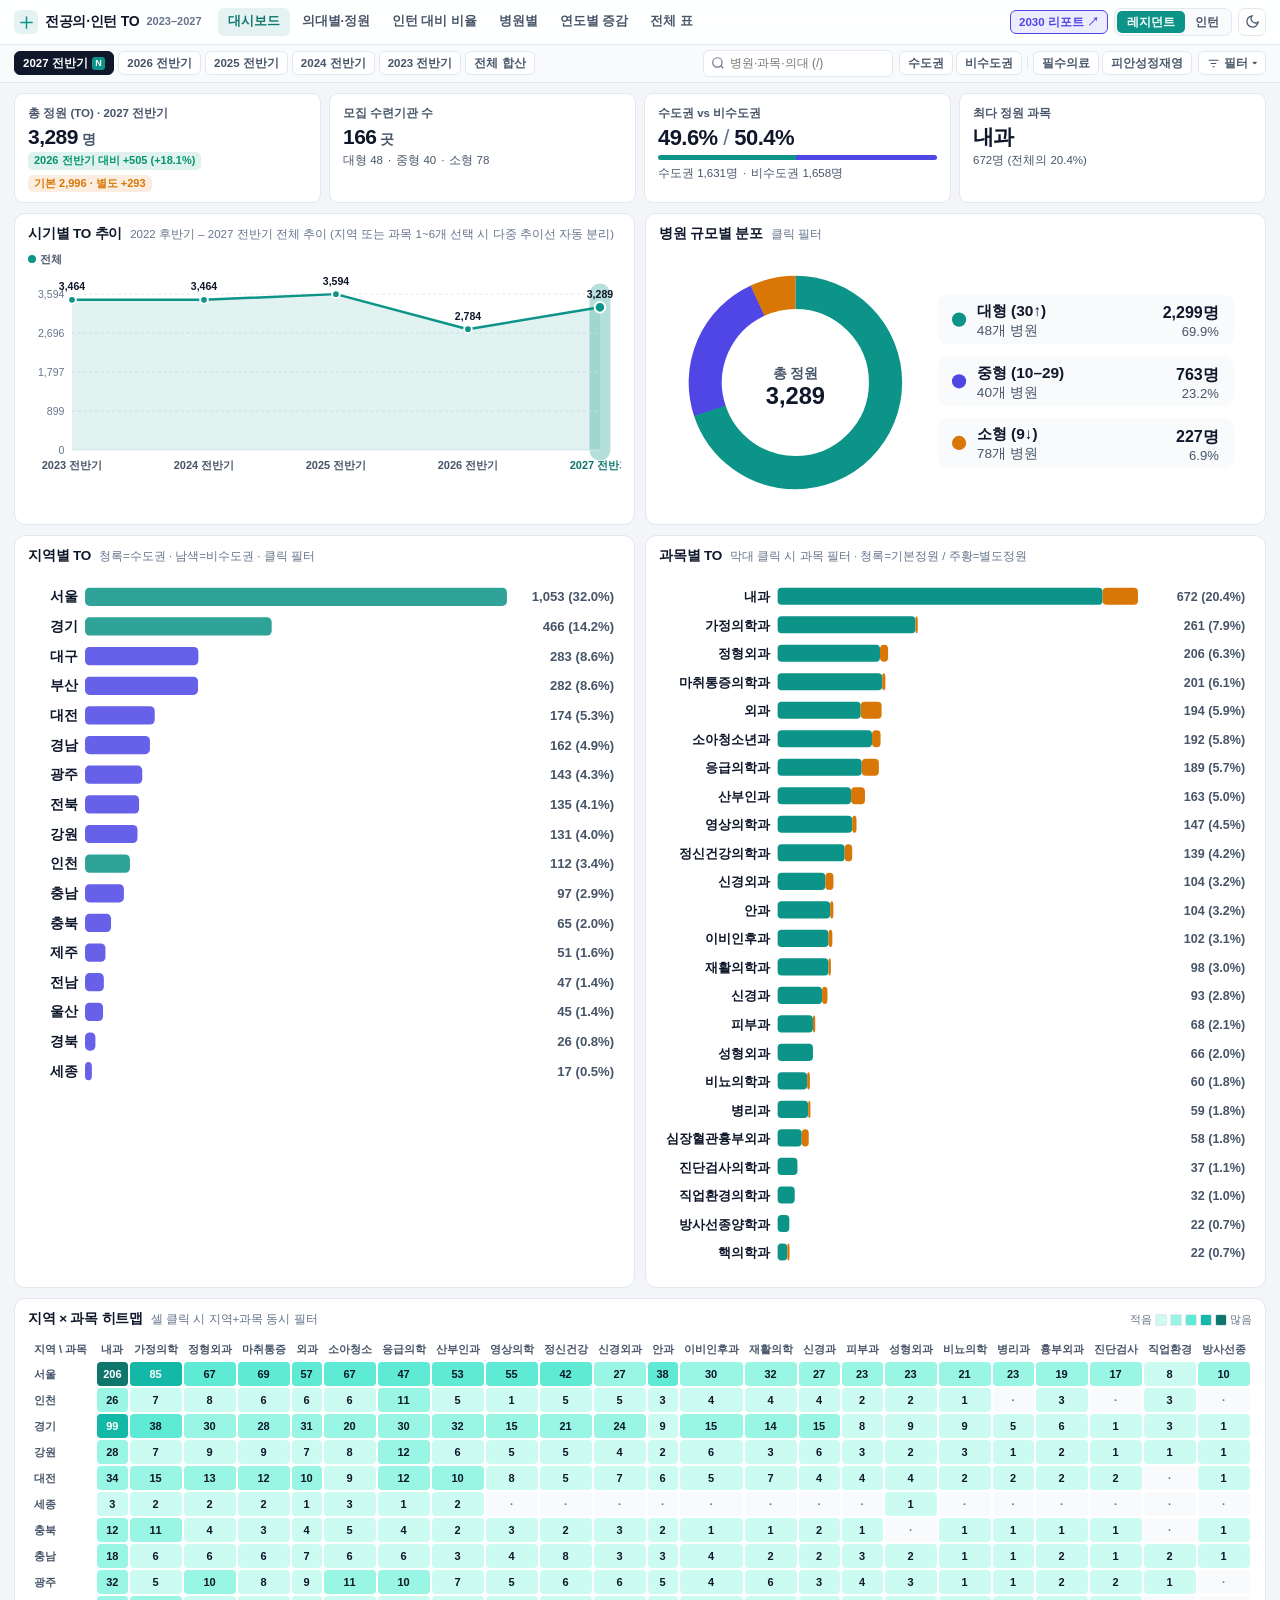
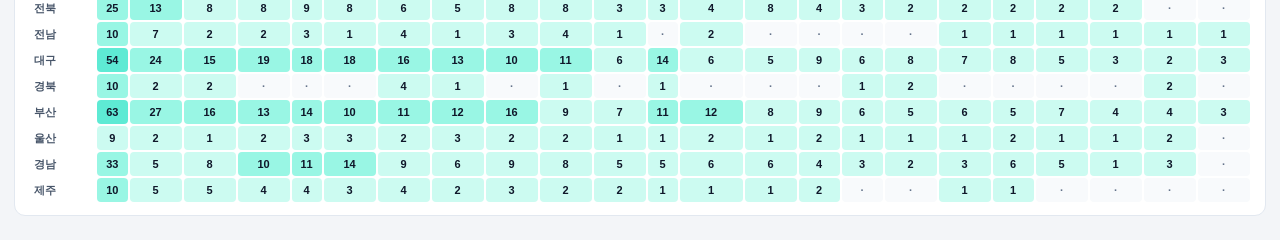
==== commit 72bd1c65: "Add interactive 2030 Resident TO visual report (report-2030.html)" ====
--- a/web/index.html
+++ b/web/index.html
@@ -40,6 +40,7 @@
         </div>
 
         <div class="topbar-actions">
+          <a href="./report-2030.html" class="pill report-link-pill" style="text-decoration:none;border-color:var(--indigo);color:var(--indigo);background:var(--indigo-soft)">2030 리포트 ↗</a>
           <div class="segmented" role="group" aria-label="직역 구분">
             <button type="button" class="seg-btn is-active" data-type-switch="resident" aria-pressed="true">레지던트</button>
             <button type="button" class="seg-btn" data-type-switch="intern" aria-pressed="false">인턴</button>
